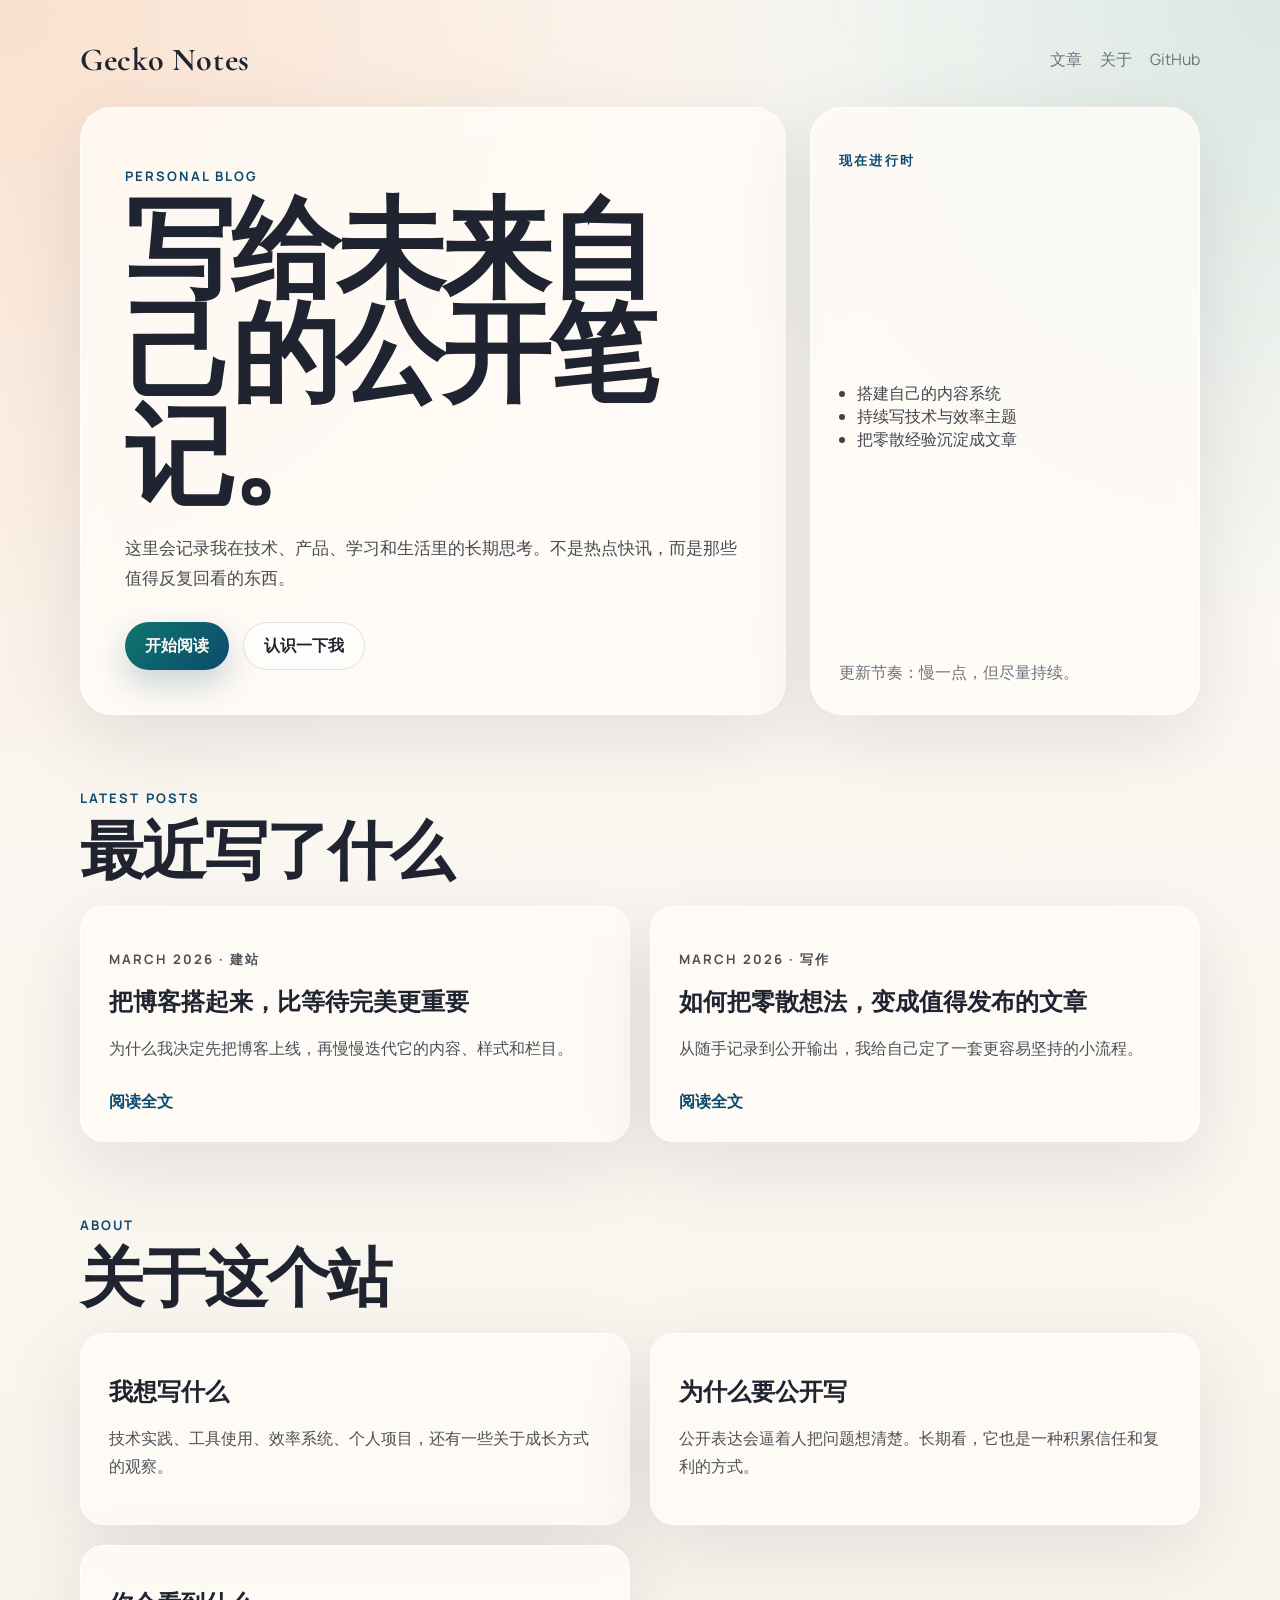
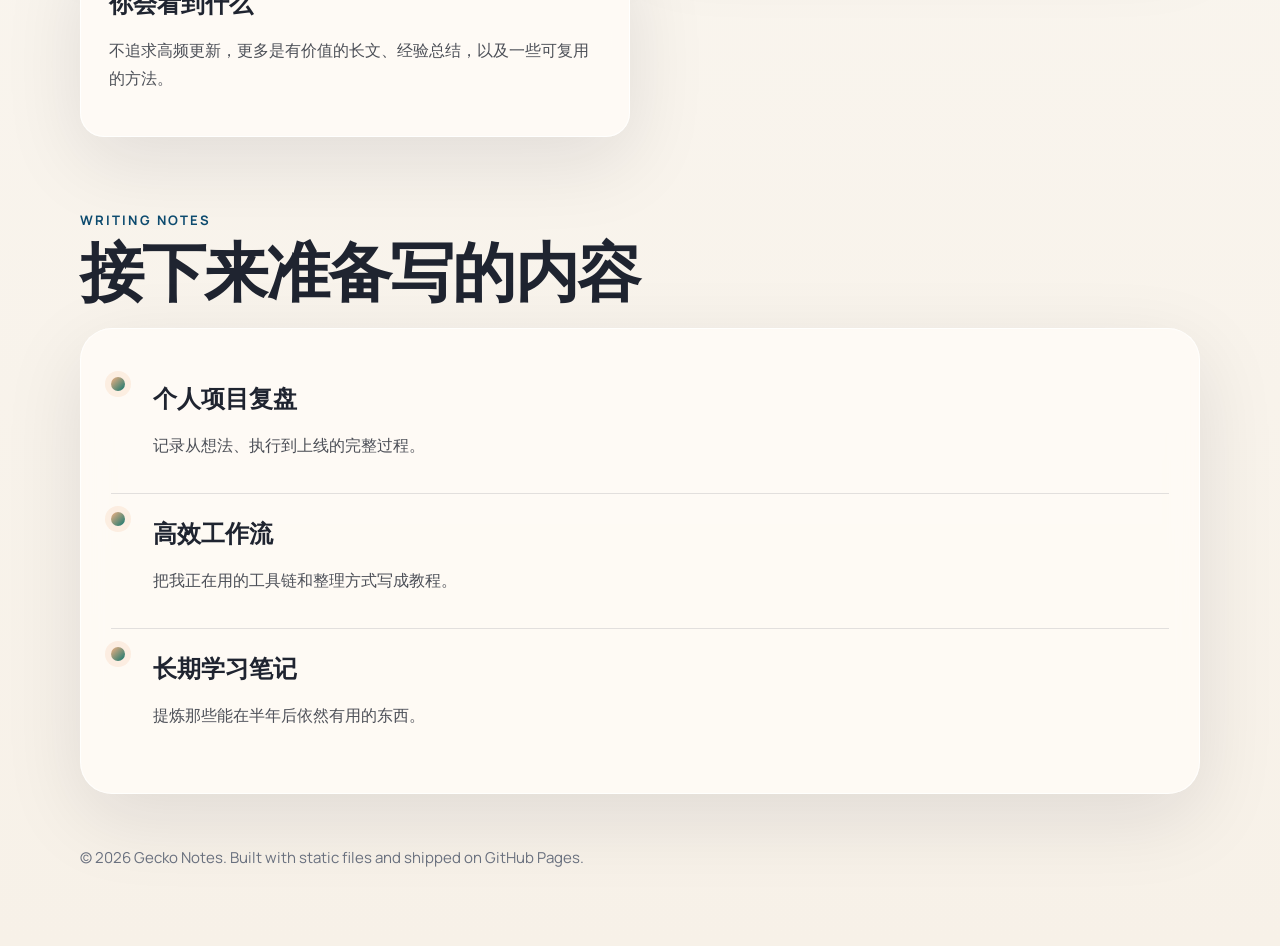
==== index.html @ 13249c38 "Initial blog site" ====
<!DOCTYPE html>
<html lang="zh-CN">
<head>
  <meta charset="UTF-8">
  <meta name="viewport" content="width=device-width, initial-scale=1.0">
  <title>Gecko Notes | 个人博客</title>
  <meta
    name="description"
    content="一个关于技术、产品、生活观察与长期主义写作的个人博客。"
  >
  <link rel="preconnect" href="https://fonts.googleapis.com">
  <link rel="preconnect" href="https://fonts.gstatic.com" crossorigin>
  <link
    href="https://fonts.googleapis.com/css2?family=Manrope:wght@400;500;700;800&family=Cormorant+Garamond:wght@500;600;700&display=swap"
    rel="stylesheet"
  >
  <link rel="stylesheet" href="./assets/styles.css">
  <script defer src="./assets/site.js"></script>
</head>
<body>
  <div class="page-shell">
    <header class="site-header">
      <a class="brand" href="./index.html">Gecko Notes</a>
      <nav class="site-nav">
        <a href="#posts">文章</a>
        <a href="#about">关于</a>
        <a href="https://github.com/geckokg" target="_blank" rel="noreferrer">GitHub</a>
      </nav>
    </header>

    <main>
      <section class="hero" data-reveal>
        <div class="hero-copy">
          <p class="eyebrow">Personal Blog</p>
          <h1>写给未来自己的公开笔记。</h1>
          <p class="hero-text">
            这里会记录我在技术、产品、学习和生活里的长期思考。不是热点快讯，而是那些值得反复回看的东西。
          </p>
          <div class="hero-actions">
            <a class="button button-primary" href="#posts">开始阅读</a>
            <a class="button button-secondary" href="#about">认识一下我</a>
          </div>
        </div>

        <aside class="hero-panel">
          <p class="panel-label">现在进行时</p>
          <ul class="panel-list">
            <li>搭建自己的内容系统</li>
            <li>持续写技术与效率主题</li>
            <li>把零散经验沉淀成文章</li>
          </ul>
          <p class="panel-footnote">更新节奏：慢一点，但尽量持续。</p>
        </aside>
      </section>

      <section class="section" id="posts">
        <div class="section-heading" data-reveal>
          <p class="eyebrow">Latest Posts</p>
          <h2>最近写了什么</h2>
        </div>

        <div class="post-grid">
          <article class="post-card" data-reveal>
            <p class="post-meta">March 2026 · 建站</p>
            <h3>把博客搭起来，比等待完美更重要</h3>
            <p>
              为什么我决定先把博客上线，再慢慢迭代它的内容、样式和栏目。
            </p>
            <a class="text-link" href="./posts/start-here.html">阅读全文</a>
          </article>

          <article class="post-card" data-reveal>
            <p class="post-meta">March 2026 · 写作</p>
            <h3>如何把零散想法，变成值得发布的文章</h3>
            <p>
              从随手记录到公开输出，我给自己定了一套更容易坚持的小流程。
            </p>
            <a class="text-link" href="./posts/build-in-public.html">阅读全文</a>
          </article>
        </div>
      </section>

      <section class="section about-section" id="about" data-reveal>
        <div class="section-heading">
          <p class="eyebrow">About</p>
          <h2>关于这个站</h2>
        </div>

        <div class="about-grid">
          <div class="about-card">
            <h3>我想写什么</h3>
            <p>
              技术实践、工具使用、效率系统、个人项目，还有一些关于成长方式的观察。
            </p>
          </div>

          <div class="about-card">
            <h3>为什么要公开写</h3>
            <p>
              公开表达会逼着人把问题想清楚。长期看，它也是一种积累信任和复利的方式。
            </p>
          </div>

          <div class="about-card">
            <h3>你会看到什么</h3>
            <p>
              不追求高频更新，更多是有价值的长文、经验总结，以及一些可复用的方法。
            </p>
          </div>
        </div>
      </section>

      <section class="section timeline-section">
        <div class="section-heading" data-reveal>
          <p class="eyebrow">Writing Notes</p>
          <h2>接下来准备写的内容</h2>
        </div>

        <div class="timeline" data-reveal>
          <div class="timeline-item">
            <span class="timeline-dot"></span>
            <div>
              <h3>个人项目复盘</h3>
              <p>记录从想法、执行到上线的完整过程。</p>
            </div>
          </div>

          <div class="timeline-item">
            <span class="timeline-dot"></span>
            <div>
              <h3>高效工作流</h3>
              <p>把我正在用的工具链和整理方式写成教程。</p>
            </div>
          </div>

          <div class="timeline-item">
            <span class="timeline-dot"></span>
            <div>
              <h3>长期学习笔记</h3>
              <p>提炼那些能在半年后依然有用的东西。</p>
            </div>
          </div>
        </div>
      </section>
    </main>

    <footer class="site-footer">
      <p>© <span id="year"></span> Gecko Notes. Built with static files and shipped on GitHub Pages.</p>
    </footer>
  </div>
</body>
</html>
---- assets/styles.css ----
:root {
  --bg: #f7f1e8;
  --bg-soft: #fbf7f0;
  --paper: rgba(255, 252, 247, 0.82);
  --text: #1f2430;
  --muted: #6b7280;
  --line: rgba(31, 36, 48, 0.12);
  --accent: #0f766e;
  --accent-strong: #0c4a6e;
  --accent-soft: #f4b183;
  --shadow: 0 24px 80px rgba(15, 23, 42, 0.1);
  --radius-xl: 32px;
  --radius-lg: 24px;
  --radius-md: 18px;
  --content-width: 1120px;
}

* {
  box-sizing: border-box;
}

html {
  scroll-behavior: smooth;
}

body {
  margin: 0;
  color: var(--text);
  font-family: "Manrope", "Segoe UI", sans-serif;
  background:
    radial-gradient(circle at top left, rgba(244, 177, 131, 0.35), transparent 30%),
    radial-gradient(circle at top right, rgba(15, 118, 110, 0.14), transparent 22%),
    linear-gradient(180deg, #fcfaf6 0%, var(--bg) 100%);
  min-height: 100vh;
}

a {
  color: inherit;
  text-decoration: none;
}

p {
  line-height: 1.75;
}

.page-shell {
  width: min(calc(100% - 40px), var(--content-width));
  margin: 0 auto;
  padding: 24px 0 48px;
}

.site-header {
  display: flex;
  justify-content: space-between;
  align-items: center;
  gap: 24px;
  padding: 16px 0 8px;
}

.brand {
  font-family: "Cormorant Garamond", Georgia, serif;
  font-size: 2rem;
  font-weight: 700;
  letter-spacing: 0.02em;
}

.site-nav {
  display: flex;
  flex-wrap: wrap;
  gap: 18px;
}

.site-nav a {
  color: var(--muted);
  font-size: 0.98rem;
}

.hero {
  display: grid;
  grid-template-columns: minmax(0, 1.45fr) minmax(280px, 0.8fr);
  gap: 24px;
  align-items: stretch;
  margin-top: 20px;
}

.hero-copy,
.hero-panel,
.post-card,
.about-card,
.timeline,
.article-page {
  background: var(--paper);
  backdrop-filter: blur(14px);
  border: 1px solid rgba(255, 255, 255, 0.75);
  box-shadow: var(--shadow);
}

.hero-copy {
  padding: 44px;
  border-radius: var(--radius-xl);
}

.hero-panel {
  padding: 28px;
  border-radius: var(--radius-xl);
  display: flex;
  flex-direction: column;
  justify-content: space-between;
}

.eyebrow,
.panel-label,
.post-meta {
  color: var(--accent-strong);
  font-size: 0.82rem;
  font-weight: 700;
  letter-spacing: 0.16em;
  text-transform: uppercase;
}

.hero h1,
.section-heading h2,
.article-page h1 {
  margin: 0;
  font-family: "Cormorant Garamond", Georgia, serif;
  line-height: 0.95;
  letter-spacing: -0.03em;
}

.hero h1 {
  font-size: clamp(3.3rem, 9vw, 6.8rem);
  margin-top: 12px;
}

.hero-text {
  max-width: 42rem;
  color: rgba(31, 36, 48, 0.82);
  font-size: 1.08rem;
  margin: 22px 0 0;
}

.hero-actions,
.article-cta {
  display: flex;
  flex-wrap: wrap;
  gap: 14px;
  margin-top: 28px;
}

.button {
  display: inline-flex;
  align-items: center;
  justify-content: center;
  min-height: 48px;
  padding: 0 20px;
  border-radius: 999px;
  font-weight: 700;
  transition: transform 180ms ease, box-shadow 180ms ease, background 180ms ease;
}

.button:hover {
  transform: translateY(-2px);
}

.button-primary {
  color: #fffaf3;
  background: linear-gradient(135deg, var(--accent) 0%, var(--accent-strong) 100%);
  box-shadow: 0 14px 32px rgba(12, 74, 110, 0.22);
}

.button-secondary {
  border: 1px solid var(--line);
  background: rgba(255, 255, 255, 0.62);
}

.panel-list {
  margin: 14px 0 0;
  padding-left: 18px;
  color: rgba(31, 36, 48, 0.86);
}

.panel-footnote {
  margin: 24px 0 0;
  color: var(--muted);
}

.section {
  margin-top: 72px;
}

.section-heading {
  margin-bottom: 22px;
}

.section-heading h2 {
  font-size: clamp(2.2rem, 5vw, 4rem);
  margin-top: 10px;
}

.post-grid,
.about-grid {
  display: grid;
  grid-template-columns: repeat(2, minmax(0, 1fr));
  gap: 20px;
}

.post-card,
.about-card {
  padding: 28px;
  border-radius: var(--radius-lg);
}

.post-card h3,
.about-card h3,
.timeline-item h3 {
  margin: 12px 0 8px;
  font-size: 1.5rem;
}

.post-card p,
.about-card p,
.timeline-item p {
  color: rgba(31, 36, 48, 0.8);
}

.text-link,
.back-link {
  display: inline-block;
  margin-top: 12px;
  color: var(--accent-strong);
  font-weight: 700;
}

.timeline {
  padding: 30px;
  border-radius: var(--radius-xl);
}

.timeline-item {
  position: relative;
  display: grid;
  grid-template-columns: 24px minmax(0, 1fr);
  gap: 18px;
  padding: 10px 0 18px;
}

.timeline-item:not(:last-child) {
  border-bottom: 1px solid var(--line);
}

.timeline-dot {
  width: 14px;
  height: 14px;
  margin-top: 8px;
  border-radius: 999px;
  background: linear-gradient(135deg, var(--accent-soft), var(--accent));
  box-shadow: 0 0 0 6px rgba(244, 177, 131, 0.18);
}

.article-shell {
  max-width: 980px;
}

.article-page {
  margin-top: 28px;
  padding: 40px;
  border-radius: var(--radius-xl);
}

.article-page h1 {
  font-size: clamp(2.8rem, 8vw, 5rem);
  margin-top: 10px;
}

.article-lead {
  font-size: 1.16rem;
  color: rgba(31, 36, 48, 0.86);
}

.site-footer {
  padding: 36px 0 12px;
  color: var(--muted);
  font-size: 0.94rem;
}

[data-reveal] {
  opacity: 0;
  transform: translateY(24px);
  transition: opacity 600ms ease, transform 600ms ease;
}

[data-reveal].is-visible {
  opacity: 1;
  transform: translateY(0);
}

@media (max-width: 860px) {
  .page-shell {
    width: min(calc(100% - 24px), var(--content-width));
  }

  .site-header,
  .hero,
  .post-grid,
  .about-grid {
    grid-template-columns: 1fr;
  }

  .site-header {
    align-items: flex-start;
    flex-direction: column;
  }

  .hero-copy,
  .hero-panel,
  .post-card,
  .about-card,
  .timeline,
  .article-page {
    padding: 22px;
  }

  .hero h1,
  .section-heading h2,
  .article-page h1 {
    line-height: 1.02;
  }
}
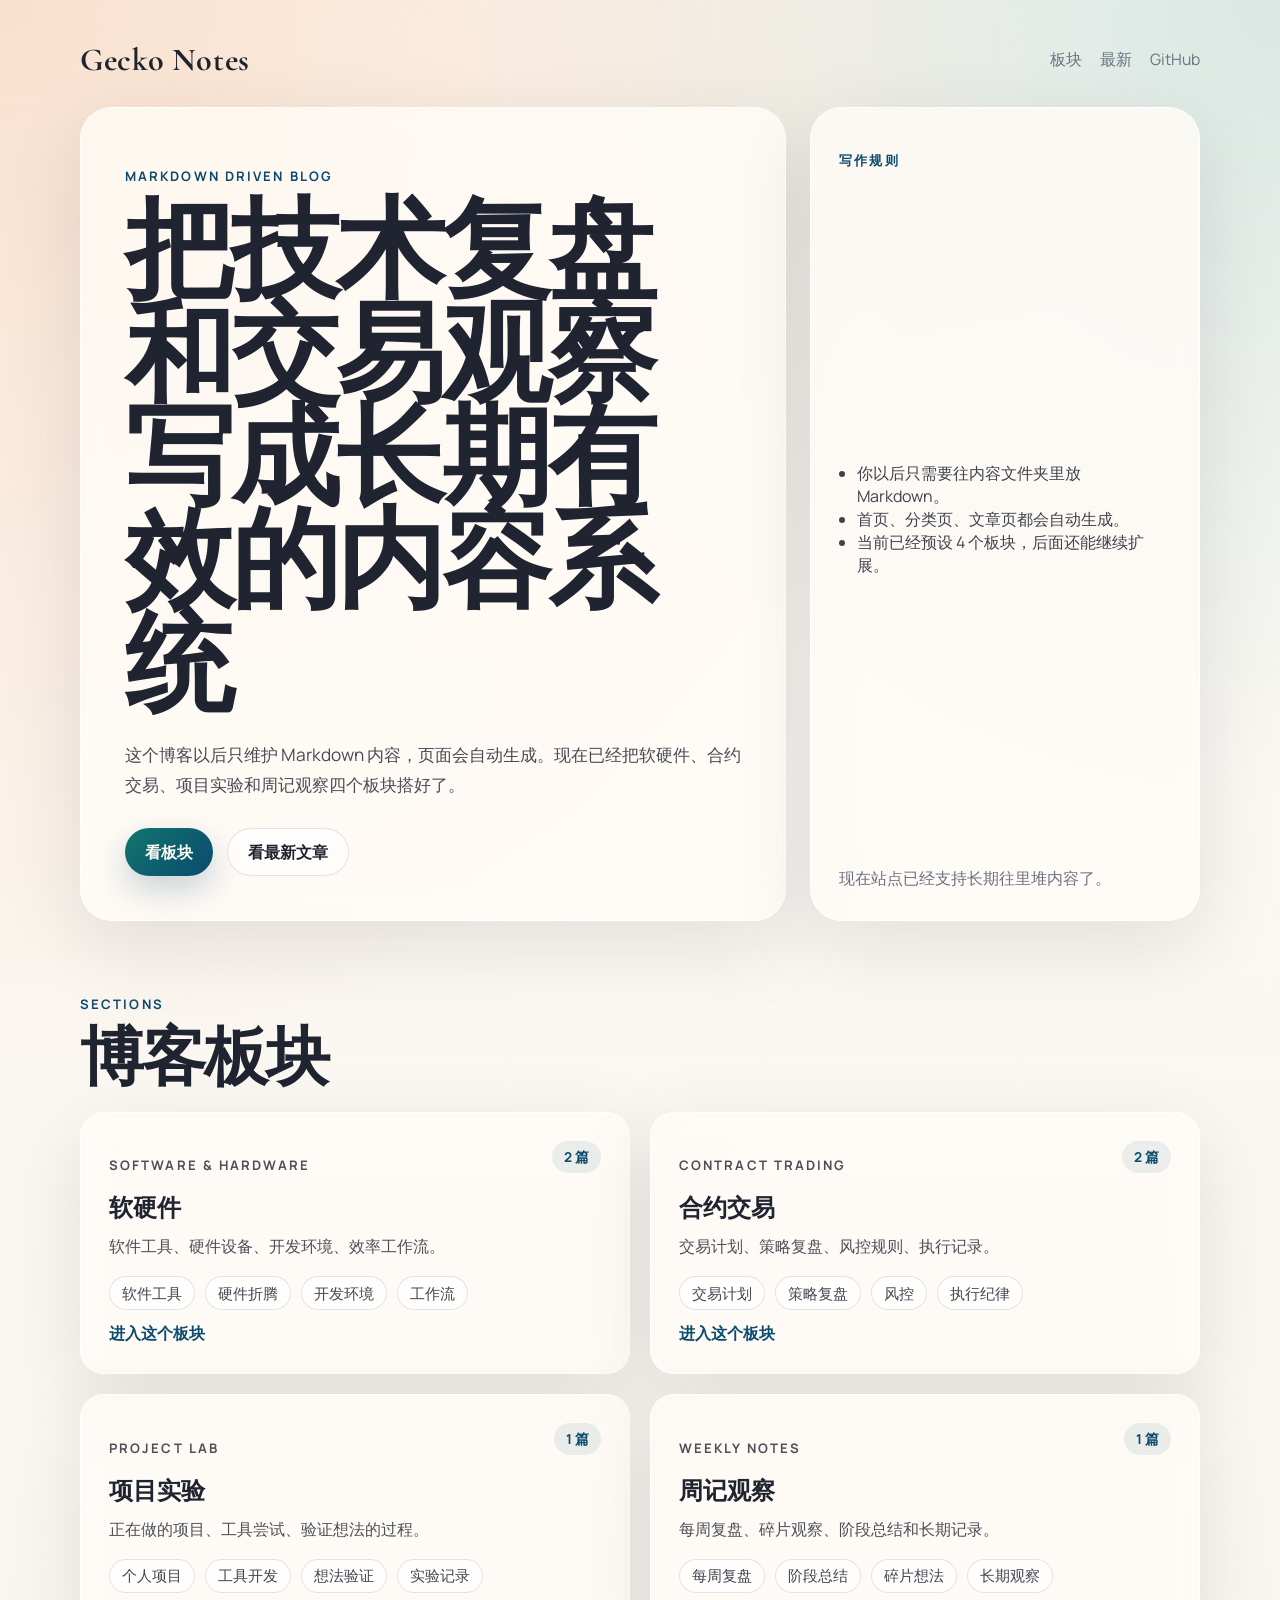
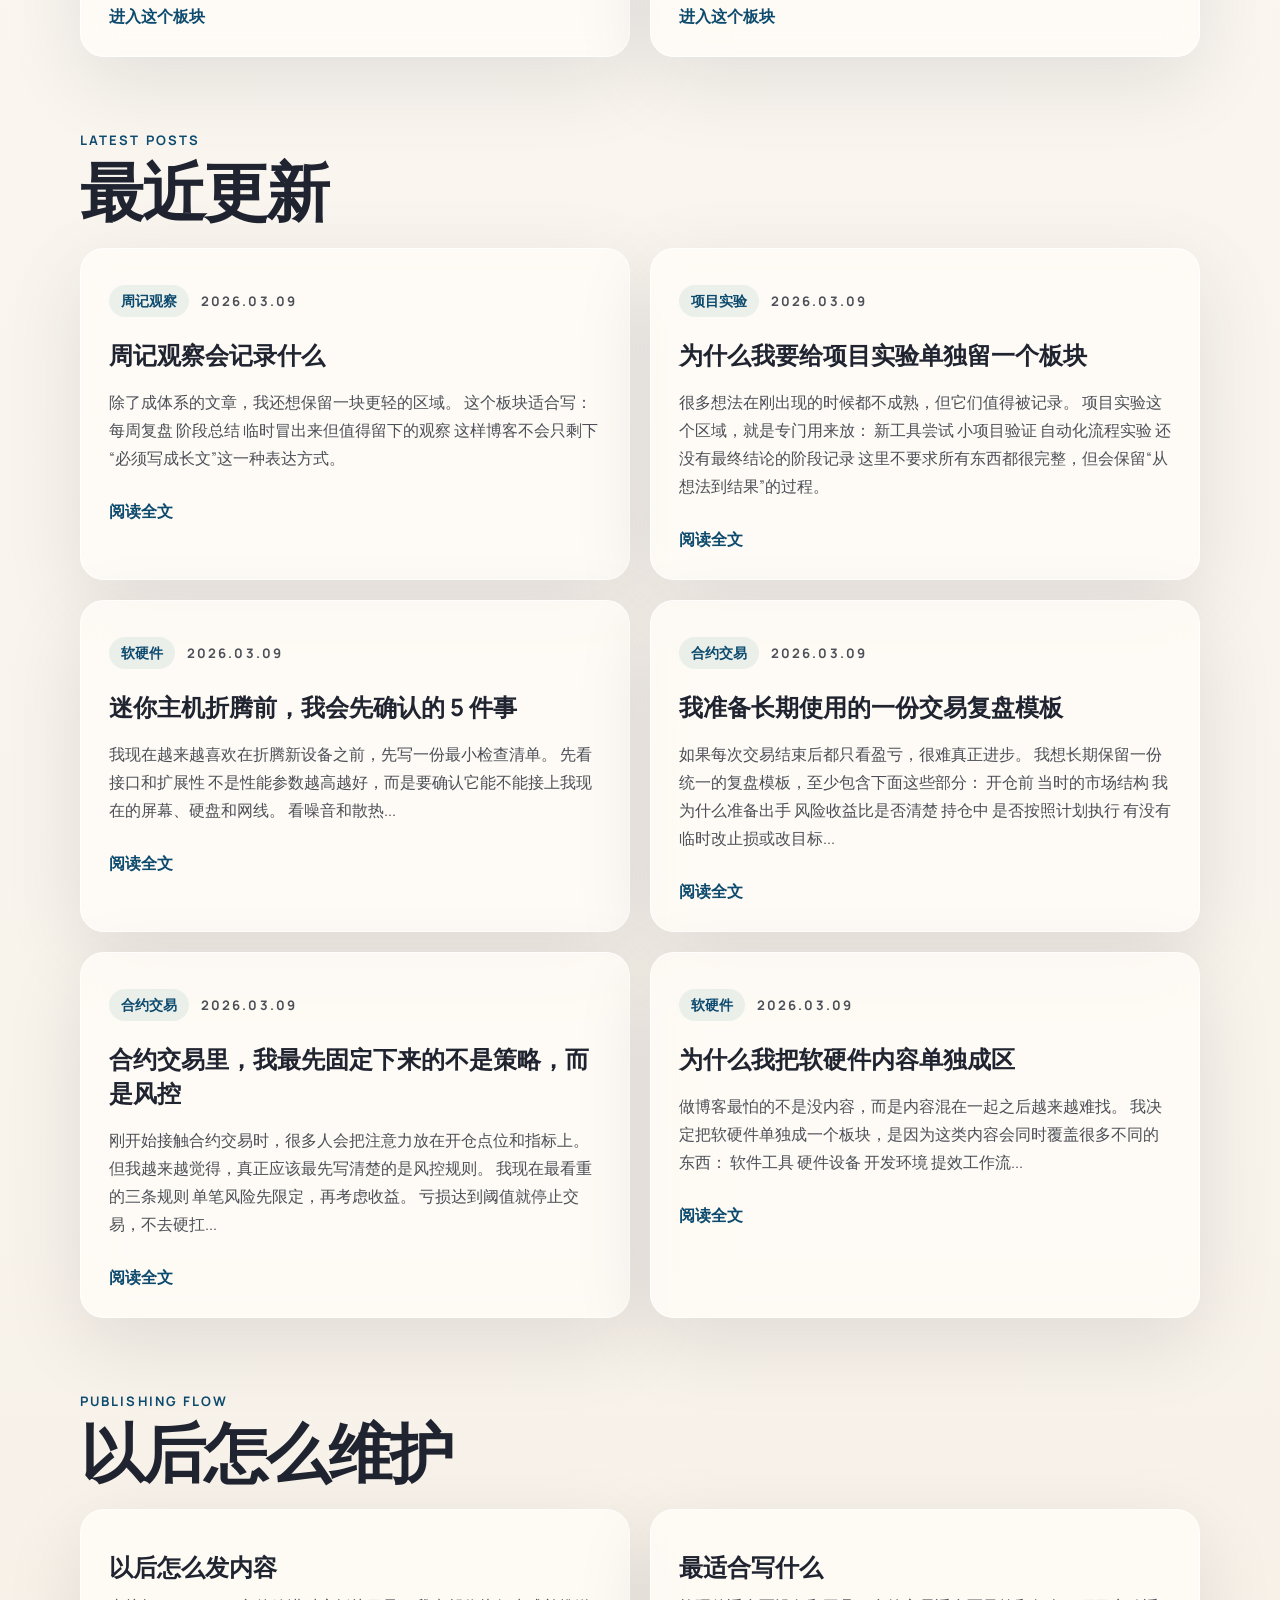
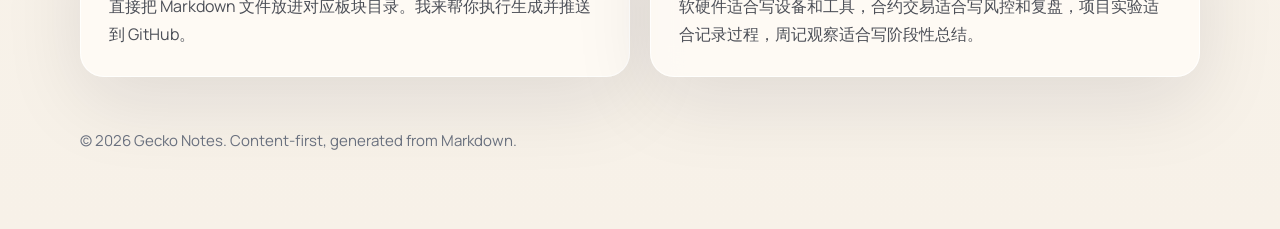
==== commit cf0ab387: "Convert blog to markdown-driven site" ====
--- a/index.html
+++ b/index.html
@@ -3,17 +3,11 @@
 <head>
   <meta charset="UTF-8">
   <meta name="viewport" content="width=device-width, initial-scale=1.0">
-  <title>Gecko Notes | 个人博客</title>
-  <meta
-    name="description"
-    content="一个关于技术、产品、生活观察与长期主义写作的个人博客。"
-  >
+  <title>Gecko Notes</title>
+  <meta name="description" content="一个由 Markdown 驱动的个人博客，专门记录软硬件、合约交易、项目实验和长期观察。">
   <link rel="preconnect" href="https://fonts.googleapis.com">
   <link rel="preconnect" href="https://fonts.gstatic.com" crossorigin>
-  <link
-    href="https://fonts.googleapis.com/css2?family=Manrope:wght@400;500;700;800&family=Cormorant+Garamond:wght@500;600;700&display=swap"
-    rel="stylesheet"
-  >
+  <link href="https://fonts.googleapis.com/css2?family=Manrope:wght@400;500;700;800&family=Cormorant+Garamond:wght@500;600;700&display=swap" rel="stylesheet">
   <link rel="stylesheet" href="./assets/styles.css">
   <script defer src="./assets/site.js"></script>
 </head>
@@ -22,130 +16,188 @@
     <header class="site-header">
       <a class="brand" href="./index.html">Gecko Notes</a>
       <nav class="site-nav">
-        <a href="#posts">文章</a>
-        <a href="#about">关于</a>
+        <a href="./index.html#sections">板块</a>
+        <a href="./index.html#latest">最新</a>
         <a href="https://github.com/geckokg" target="_blank" rel="noreferrer">GitHub</a>
       </nav>
     </header>
-
     <main>
+      
       <section class="hero" data-reveal>
         <div class="hero-copy">
-          <p class="eyebrow">Personal Blog</p>
-          <h1>写给未来自己的公开笔记。</h1>
-          <p class="hero-text">
-            这里会记录我在技术、产品、学习和生活里的长期思考。不是热点快讯，而是那些值得反复回看的东西。
-          </p>
+          <p class="eyebrow">Markdown Driven Blog</p>
+          <h1>把技术复盘和交易观察写成长期有效的内容系统</h1>
+          <p class="hero-text">这个博客以后只维护 Markdown 内容，页面会自动生成。现在已经把软硬件、合约交易、项目实验和周记观察四个板块搭好了。</p>
           <div class="hero-actions">
-            <a class="button button-primary" href="#posts">开始阅读</a>
-            <a class="button button-secondary" href="#about">认识一下我</a>
+            <a class="button button-primary" href="#sections">看板块</a>
+            <a class="button button-secondary" href="#latest">看最新文章</a>
           </div>
         </div>
+        <aside class="hero-panel">
+          <p class="panel-label">写作规则</p>
+          <ul class="panel-list">
+            <li>你以后只需要往内容文件夹里放 Markdown。</li>
+            <li>首页、分类页、文章页都会自动生成。</li>
+            <li>当前已经预设 4 个板块，后面还能继续扩展。</li>
+          </ul>
+          <p class="panel-footnote">现在站点已经支持长期往里堆内容了。</p>
+        </aside>
+      </section>
 
-        <aside class="hero-panel">
-          <p class="panel-label">现在进行时</p>
-          <ul class="panel-list">
-            <li>搭建自己的内容系统</li>
-            <li>持续写技术与效率主题</li>
-            <li>把零散经验沉淀成文章</li>
-          </ul>
-          <p class="panel-footnote">更新节奏：慢一点，但尽量持续。</p>
-        </aside>
+      <section class="section" id="sections">
+        <div class="section-heading" data-reveal>
+          <p class="eyebrow">Sections</p>
+          <h2>博客板块</h2>
+        </div>
+        <div class="section-grid">
+          
+            <article class="section-card" data-reveal>
+              <div class="section-card-head">
+                <div>
+                  <p class="eyebrow">Software &amp; Hardware</p>
+                  <h3>软硬件</h3>
+                </div>
+                <span class="count-pill">2 篇</span>
+              </div>
+              <p class="section-intro">软件工具、硬件设备、开发环境、效率工作流。</p>
+              <div class="topic-list"><span>软件工具</span><span>硬件折腾</span><span>开发环境</span><span>工作流</span></div>
+              <a class="text-link" href="./categories/software-hardware.html">进入这个板块</a>
+            </article>
+            
+            <article class="section-card" data-reveal>
+              <div class="section-card-head">
+                <div>
+                  <p class="eyebrow">Contract Trading</p>
+                  <h3>合约交易</h3>
+                </div>
+                <span class="count-pill">2 篇</span>
+              </div>
+              <p class="section-intro">交易计划、策略复盘、风控规则、执行记录。</p>
+              <div class="topic-list"><span>交易计划</span><span>策略复盘</span><span>风控</span><span>执行纪律</span></div>
+              <a class="text-link" href="./categories/contract-trading.html">进入这个板块</a>
+            </article>
+            
+            <article class="section-card" data-reveal>
+              <div class="section-card-head">
+                <div>
+                  <p class="eyebrow">Project Lab</p>
+                  <h3>项目实验</h3>
+                </div>
+                <span class="count-pill">1 篇</span>
+              </div>
+              <p class="section-intro">正在做的项目、工具尝试、验证想法的过程。</p>
+              <div class="topic-list"><span>个人项目</span><span>工具开发</span><span>想法验证</span><span>实验记录</span></div>
+              <a class="text-link" href="./categories/project-lab.html">进入这个板块</a>
+            </article>
+            
+            <article class="section-card" data-reveal>
+              <div class="section-card-head">
+                <div>
+                  <p class="eyebrow">Weekly Notes</p>
+                  <h3>周记观察</h3>
+                </div>
+                <span class="count-pill">1 篇</span>
+              </div>
+              <p class="section-intro">每周复盘、碎片观察、阶段总结和长期记录。</p>
+              <div class="topic-list"><span>每周复盘</span><span>阶段总结</span><span>碎片想法</span><span>长期观察</span></div>
+              <a class="text-link" href="./categories/weekly-notes.html">进入这个板块</a>
+            </article>
+            
+        </div>
       </section>
 
-      <section class="section" id="posts">
+      <section class="section" id="latest">
         <div class="section-heading" data-reveal>
           <p class="eyebrow">Latest Posts</p>
-          <h2>最近写了什么</h2>
-        </div>
+          <h2>最近更新</h2>
+        </div>
+        <div class="post-grid">
+          
+    <article class="post-card" data-reveal>
+      <div class="post-list-top">
+        <a class="post-chip" href="./categories/weekly-notes.html">周记观察</a>
+        <p class="post-meta">2026.03.09</p>
+      </div>
+      <h3>周记观察会记录什么</h3>
+      <p>除了成体系的文章，我还想保留一块更轻的区域。 这个板块适合写： 每周复盘 阶段总结 临时冒出来但值得留下的观察 这样博客不会只剩下“必须写成长文”这一种表达方式。</p>
+      <a class="text-link" href="./posts/weekly-notes/weekly-notes-intro.html">阅读全文</a>
+    </article>
+    
+    <article class="post-card" data-reveal>
+      <div class="post-list-top">
+        <a class="post-chip" href="./categories/project-lab.html">项目实验</a>
+        <p class="post-meta">2026.03.09</p>
+      </div>
+      <h3>为什么我要给项目实验单独留一个板块</h3>
+      <p>很多想法在刚出现的时候都不成熟，但它们值得被记录。 项目实验这个区域，就是专门用来放： 新工具尝试 小项目验证 自动化流程实验 还没有最终结论的阶段记录 这里不要求所有东西都很完整，但会保留“从想法到结果”的过程。</p>
+      <a class="text-link" href="./posts/project-lab/project-lab-intro.html">阅读全文</a>
+    </article>
+    
+    <article class="post-card" data-reveal>
+      <div class="post-list-top">
+        <a class="post-chip" href="./categories/software-hardware.html">软硬件</a>
+        <p class="post-meta">2026.03.09</p>
+      </div>
+      <h3>迷你主机折腾前，我会先确认的 5 件事</h3>
+      <p>我现在越来越喜欢在折腾新设备之前，先写一份最小检查清单。 先看接口和扩展性 不是性能参数越高越好，而是要确认它能不能接上我现在的屏幕、硬盘和网线。 看噪音和散热...</p>
+      <a class="text-link" href="./posts/software-hardware/my-minipc-checklist.html">阅读全文</a>
+    </article>
+    
+    <article class="post-card" data-reveal>
+      <div class="post-list-top">
+        <a class="post-chip" href="./categories/contract-trading.html">合约交易</a>
+        <p class="post-meta">2026.03.09</p>
+      </div>
+      <h3>我准备长期使用的一份交易复盘模板</h3>
+      <p>如果每次交易结束后都只看盈亏，很难真正进步。 我想长期保留一份统一的复盘模板，至少包含下面这些部分： 开仓前 当时的市场结构 我为什么准备出手 风险收益比是否清楚 持仓中 是否按照计划执行 有没有临时改止损或改目标...</p>
+      <a class="text-link" href="./posts/contract-trading/journal-template.html">阅读全文</a>
+    </article>
+    
+    <article class="post-card" data-reveal>
+      <div class="post-list-top">
+        <a class="post-chip" href="./categories/contract-trading.html">合约交易</a>
+        <p class="post-meta">2026.03.09</p>
+      </div>
+      <h3>合约交易里，我最先固定下来的不是策略，而是风控</h3>
+      <p>刚开始接触合约交易时，很多人会把注意力放在开仓点位和指标上。 但我越来越觉得，真正应该最先写清楚的是风控规则。 我现在最看重的三条规则 单笔风险先限定，再考虑收益。 亏损达到阈值就停止交易，不去硬扛...</p>
+      <a class="text-link" href="./posts/contract-trading/risk-rules.html">阅读全文</a>
+    </article>
+    
+    <article class="post-card" data-reveal>
+      <div class="post-list-top">
+        <a class="post-chip" href="./categories/software-hardware.html">软硬件</a>
+        <p class="post-meta">2026.03.09</p>
+      </div>
+      <h3>为什么我把软硬件内容单独成区</h3>
+      <p>做博客最怕的不是没内容，而是内容混在一起之后越来越难找。 我决定把软硬件单独成一个板块，是因为这类内容会同时覆盖很多不同的东西： 软件工具 硬件设备 开发环境 提效工作流...</p>
+      <a class="text-link" href="./posts/software-hardware/why-this-section.html">阅读全文</a>
+    </article>
+    
+        </div>
+      </section>
 
-        <div class="post-grid">
-          <article class="post-card" data-reveal>
-            <p class="post-meta">March 2026 · 建站</p>
-            <h3>把博客搭起来，比等待完美更重要</h3>
-            <p>
-              为什么我决定先把博客上线，再慢慢迭代它的内容、样式和栏目。
-            </p>
-            <a class="text-link" href="./posts/start-here.html">阅读全文</a>
-          </article>
-
-          <article class="post-card" data-reveal>
-            <p class="post-meta">March 2026 · 写作</p>
-            <h3>如何把零散想法，变成值得发布的文章</h3>
-            <p>
-              从随手记录到公开输出，我给自己定了一套更容易坚持的小流程。
-            </p>
-            <a class="text-link" href="./posts/build-in-public.html">阅读全文</a>
-          </article>
-        </div>
-      </section>
-
-      <section class="section about-section" id="about" data-reveal>
-        <div class="section-heading">
-          <p class="eyebrow">About</p>
-          <h2>关于这个站</h2>
-        </div>
-
-        <div class="about-grid">
-          <div class="about-card">
-            <h3>我想写什么</h3>
-            <p>
-              技术实践、工具使用、效率系统、个人项目，还有一些关于成长方式的观察。
-            </p>
-          </div>
-
-          <div class="about-card">
-            <h3>为什么要公开写</h3>
-            <p>
-              公开表达会逼着人把问题想清楚。长期看，它也是一种积累信任和复利的方式。
-            </p>
-          </div>
-
-          <div class="about-card">
-            <h3>你会看到什么</h3>
-            <p>
-              不追求高频更新，更多是有价值的长文、经验总结，以及一些可复用的方法。
-            </p>
-          </div>
-        </div>
-      </section>
-
-      <section class="section timeline-section">
+      <section class="section">
         <div class="section-heading" data-reveal>
-          <p class="eyebrow">Writing Notes</p>
-          <h2>接下来准备写的内容</h2>
-        </div>
-
-        <div class="timeline" data-reveal>
-          <div class="timeline-item">
-            <span class="timeline-dot"></span>
-            <div>
-              <h3>个人项目复盘</h3>
-              <p>记录从想法、执行到上线的完整过程。</p>
-            </div>
-          </div>
-
-          <div class="timeline-item">
-            <span class="timeline-dot"></span>
-            <div>
-              <h3>高效工作流</h3>
-              <p>把我正在用的工具链和整理方式写成教程。</p>
-            </div>
-          </div>
-
-          <div class="timeline-item">
-            <span class="timeline-dot"></span>
-            <div>
-              <h3>长期学习笔记</h3>
-              <p>提炼那些能在半年后依然有用的东西。</p>
-            </div>
-          </div>
-        </div>
-      </section>
+          <p class="eyebrow">Publishing Flow</p>
+          <h2>以后怎么维护</h2>
+        </div>
+        <div class="guide-grid">
+          
+      <article class="guide-card" data-reveal>
+        <h3>以后怎么发内容</h3>
+        <p class="guide-note">直接把 Markdown 文件放进对应板块目录。我来帮你执行生成并推送到 GitHub。</p>
+      </article>
+      <article class="guide-card" data-reveal>
+        <h3>最适合写什么</h3>
+        <p class="guide-note">软硬件适合写设备和工具，合约交易适合写风控和复盘，项目实验适合记录过程，周记观察适合写阶段性总结。</p>
+      </article>
+    
+        </div>
+      </section>
+    
     </main>
-
     <footer class="site-footer">
-      <p>© <span id="year"></span> Gecko Notes. Built with static files and shipped on GitHub Pages.</p>
+      <p>© <span id="year"></span> Gecko Notes. Content-first, generated from Markdown.</p>
     </footer>
   </div>
 </body>
--- a/assets/styles.css
+++ b/assets/styles.css
@@ -43,6 +43,10 @@
   line-height: 1.75;
 }
 
+img {
+  max-width: 100%;
+}
+
 .page-shell {
   width: min(calc(100% - 40px), var(--content-width));
   margin: 0 auto;
@@ -198,20 +202,25 @@
 }
 
 .post-grid,
-.about-grid {
+.about-grid,
+.section-grid {
   display: grid;
   grid-template-columns: repeat(2, minmax(0, 1fr));
   gap: 20px;
 }
 
 .post-card,
-.about-card {
+.about-card,
+.section-card,
+.guide-card {
   padding: 28px;
   border-radius: var(--radius-lg);
 }
 
 .post-card h3,
 .about-card h3,
+.section-card h3,
+.guide-card h3,
 .timeline-item h3 {
   margin: 12px 0 8px;
   font-size: 1.5rem;
@@ -219,6 +228,8 @@
 
 .post-card p,
 .about-card p,
+.section-card p,
+.guide-card p,
 .timeline-item p {
   color: rgba(31, 36, 48, 0.8);
 }
@@ -229,6 +240,110 @@
   margin-top: 12px;
   color: var(--accent-strong);
   font-weight: 700;
+}
+
+.section-card,
+.guide-card {
+  background: var(--paper);
+  backdrop-filter: blur(14px);
+  border: 1px solid rgba(255, 255, 255, 0.75);
+  box-shadow: var(--shadow);
+}
+
+.section-card-head {
+  display: flex;
+  justify-content: space-between;
+  gap: 16px;
+  align-items: flex-start;
+}
+
+.section-badge,
+.post-chip,
+.count-pill {
+  display: inline-flex;
+  align-items: center;
+  gap: 8px;
+  min-height: 32px;
+  padding: 0 12px;
+  border-radius: 999px;
+  font-size: 0.85rem;
+  font-weight: 700;
+  background: rgba(15, 118, 110, 0.08);
+  color: var(--accent-strong);
+}
+
+.count-pill {
+  background: rgba(12, 74, 110, 0.08);
+}
+
+.topic-list,
+.tag-list {
+  display: flex;
+  flex-wrap: wrap;
+  gap: 10px;
+  margin-top: 16px;
+}
+
+.topic-list span,
+.tag-list span {
+  display: inline-flex;
+  align-items: center;
+  min-height: 34px;
+  padding: 0 12px;
+  border-radius: 999px;
+  background: rgba(255, 255, 255, 0.72);
+  border: 1px solid var(--line);
+  color: rgba(31, 36, 48, 0.84);
+  font-size: 0.92rem;
+}
+
+.guide-grid,
+.list-grid {
+  display: grid;
+  grid-template-columns: repeat(2, minmax(0, 1fr));
+  gap: 20px;
+}
+
+.post-list {
+  display: grid;
+  gap: 18px;
+}
+
+.post-list-card {
+  display: grid;
+  gap: 12px;
+  padding: 24px 26px;
+  border-radius: var(--radius-lg);
+  background: var(--paper);
+  backdrop-filter: blur(14px);
+  border: 1px solid rgba(255, 255, 255, 0.75);
+  box-shadow: var(--shadow);
+}
+
+.post-list-top {
+  display: flex;
+  flex-wrap: wrap;
+  gap: 12px;
+  align-items: center;
+}
+
+.post-list-card h3 {
+  margin: 0;
+  font-size: 1.55rem;
+}
+
+.section-intro,
+.guide-note {
+  color: rgba(31, 36, 48, 0.76);
+  margin: 0;
+}
+
+.empty-state {
+  padding: 24px;
+  border-radius: var(--radius-lg);
+  border: 1px dashed var(--line);
+  color: var(--muted);
+  background: rgba(255, 255, 255, 0.45);
 }
 
 .timeline {
@@ -277,6 +392,84 @@
   color: rgba(31, 36, 48, 0.86);
 }
 
+.article-meta {
+  display: flex;
+  flex-wrap: wrap;
+  gap: 12px;
+  margin: 18px 0 22px;
+}
+
+.article-body h2,
+.article-body h3,
+.article-body h4 {
+  margin-top: 34px;
+  margin-bottom: 12px;
+  line-height: 1.2;
+}
+
+.article-body h2 {
+  font-size: 2rem;
+}
+
+.article-body h3 {
+  font-size: 1.45rem;
+}
+
+.article-body ul,
+.article-body ol {
+  padding-left: 22px;
+  line-height: 1.85;
+}
+
+.article-body li + li {
+  margin-top: 8px;
+}
+
+.article-body blockquote {
+  margin: 24px 0;
+  padding: 4px 0 4px 18px;
+  border-left: 4px solid rgba(15, 118, 110, 0.32);
+  color: rgba(31, 36, 48, 0.78);
+}
+
+.article-body pre,
+.article-body code {
+  font-family: "Cascadia Code", "SFMono-Regular", Consolas, monospace;
+}
+
+.article-body pre {
+  overflow-x: auto;
+  padding: 18px;
+  border-radius: 20px;
+  background: #14202e;
+  color: #eef6ff;
+}
+
+.article-body :not(pre) > code {
+  padding: 0.18em 0.45em;
+  border-radius: 999px;
+  background: rgba(12, 74, 110, 0.08);
+}
+
+.article-body table {
+  width: 100%;
+  border-collapse: collapse;
+  margin: 24px 0;
+  overflow: hidden;
+  border-radius: 18px;
+}
+
+.article-body th,
+.article-body td {
+  padding: 12px 14px;
+  border-bottom: 1px solid var(--line);
+  text-align: left;
+}
+
+.article-body thead th {
+  background: rgba(12, 74, 110, 0.08);
+}
+
 .site-footer {
   padding: 36px 0 12px;
   color: var(--muted);
@@ -302,7 +495,10 @@
   .site-header,
   .hero,
   .post-grid,
-  .about-grid {
+  .about-grid,
+  .section-grid,
+  .guide-grid,
+  .list-grid {
     grid-template-columns: 1fr;
   }
 
@@ -315,6 +511,9 @@
   .hero-panel,
   .post-card,
   .about-card,
+  .section-card,
+  .guide-card,
+  .post-list-card,
   .timeline,
   .article-page {
     padding: 22px;
@@ -325,4 +524,8 @@
   .article-page h1 {
     line-height: 1.02;
   }
-}
+
+  .section-card-head {
+    flex-direction: column;
+  }
+}
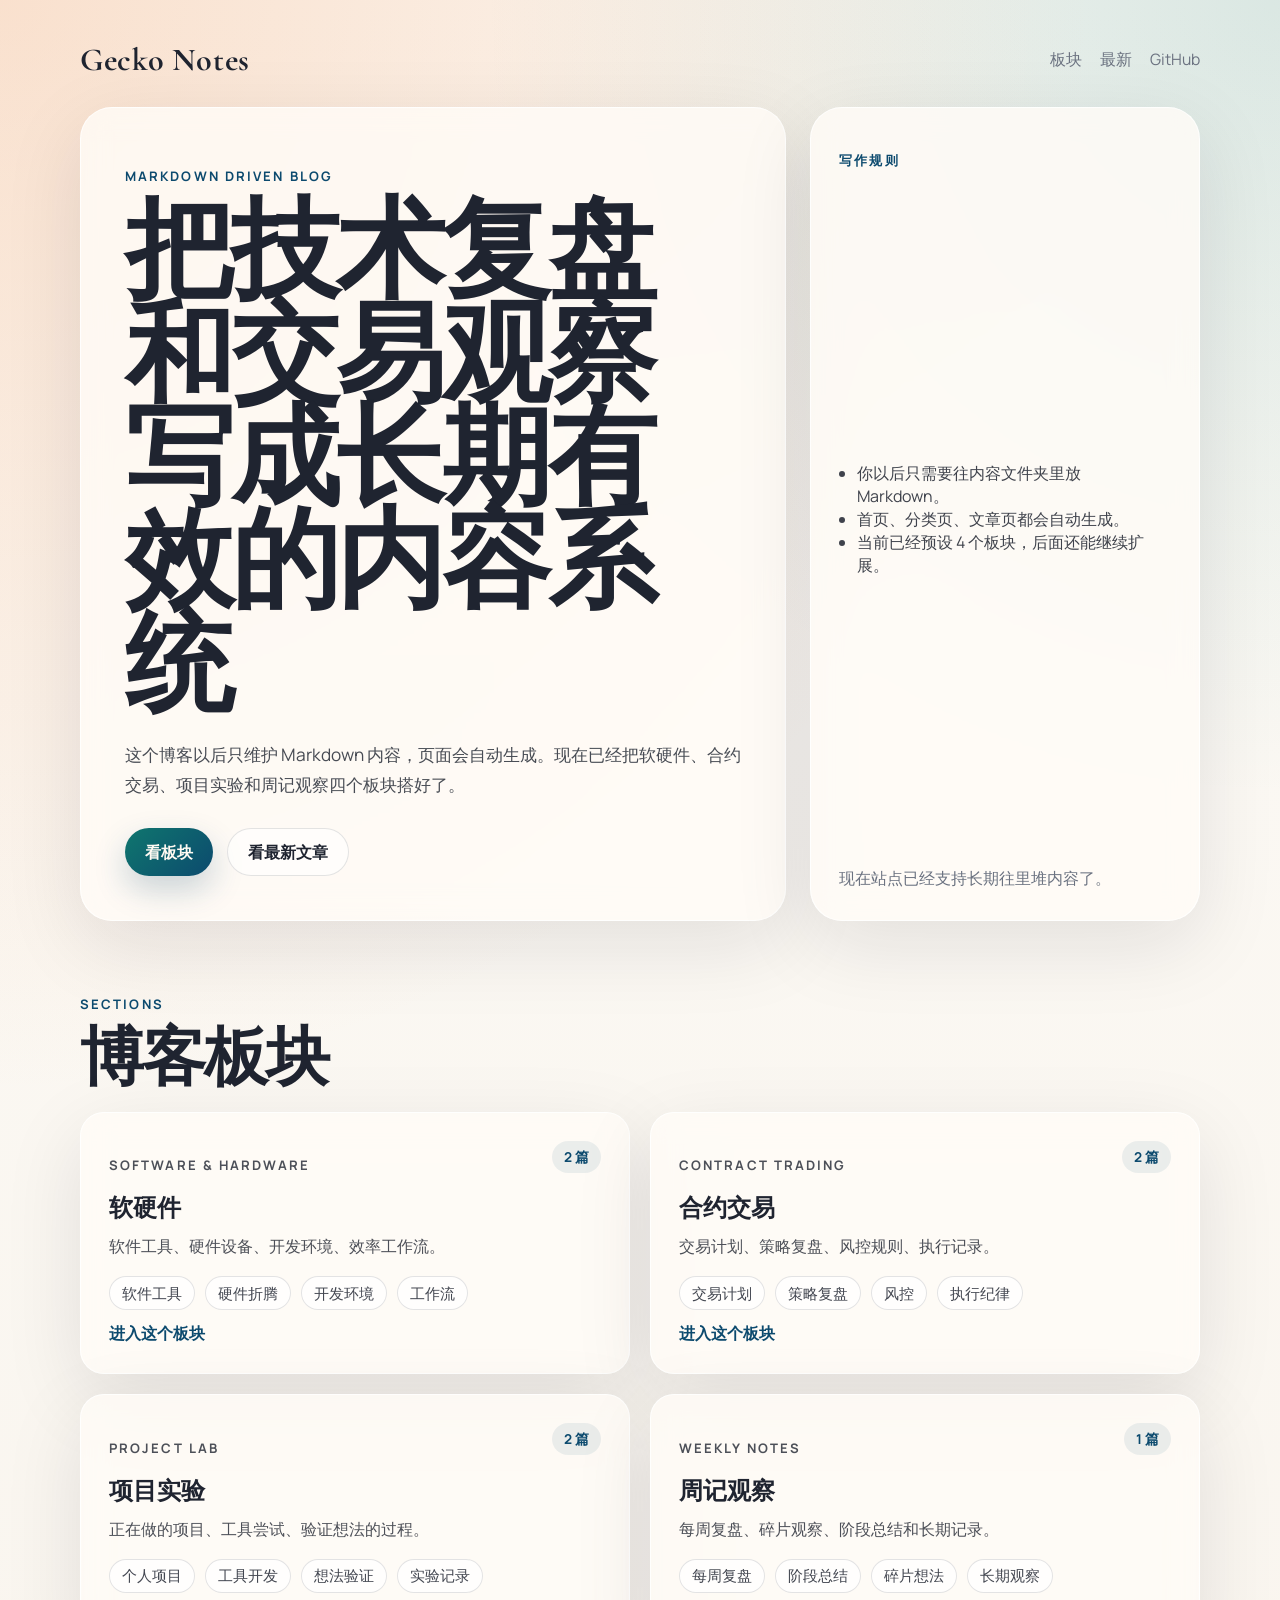
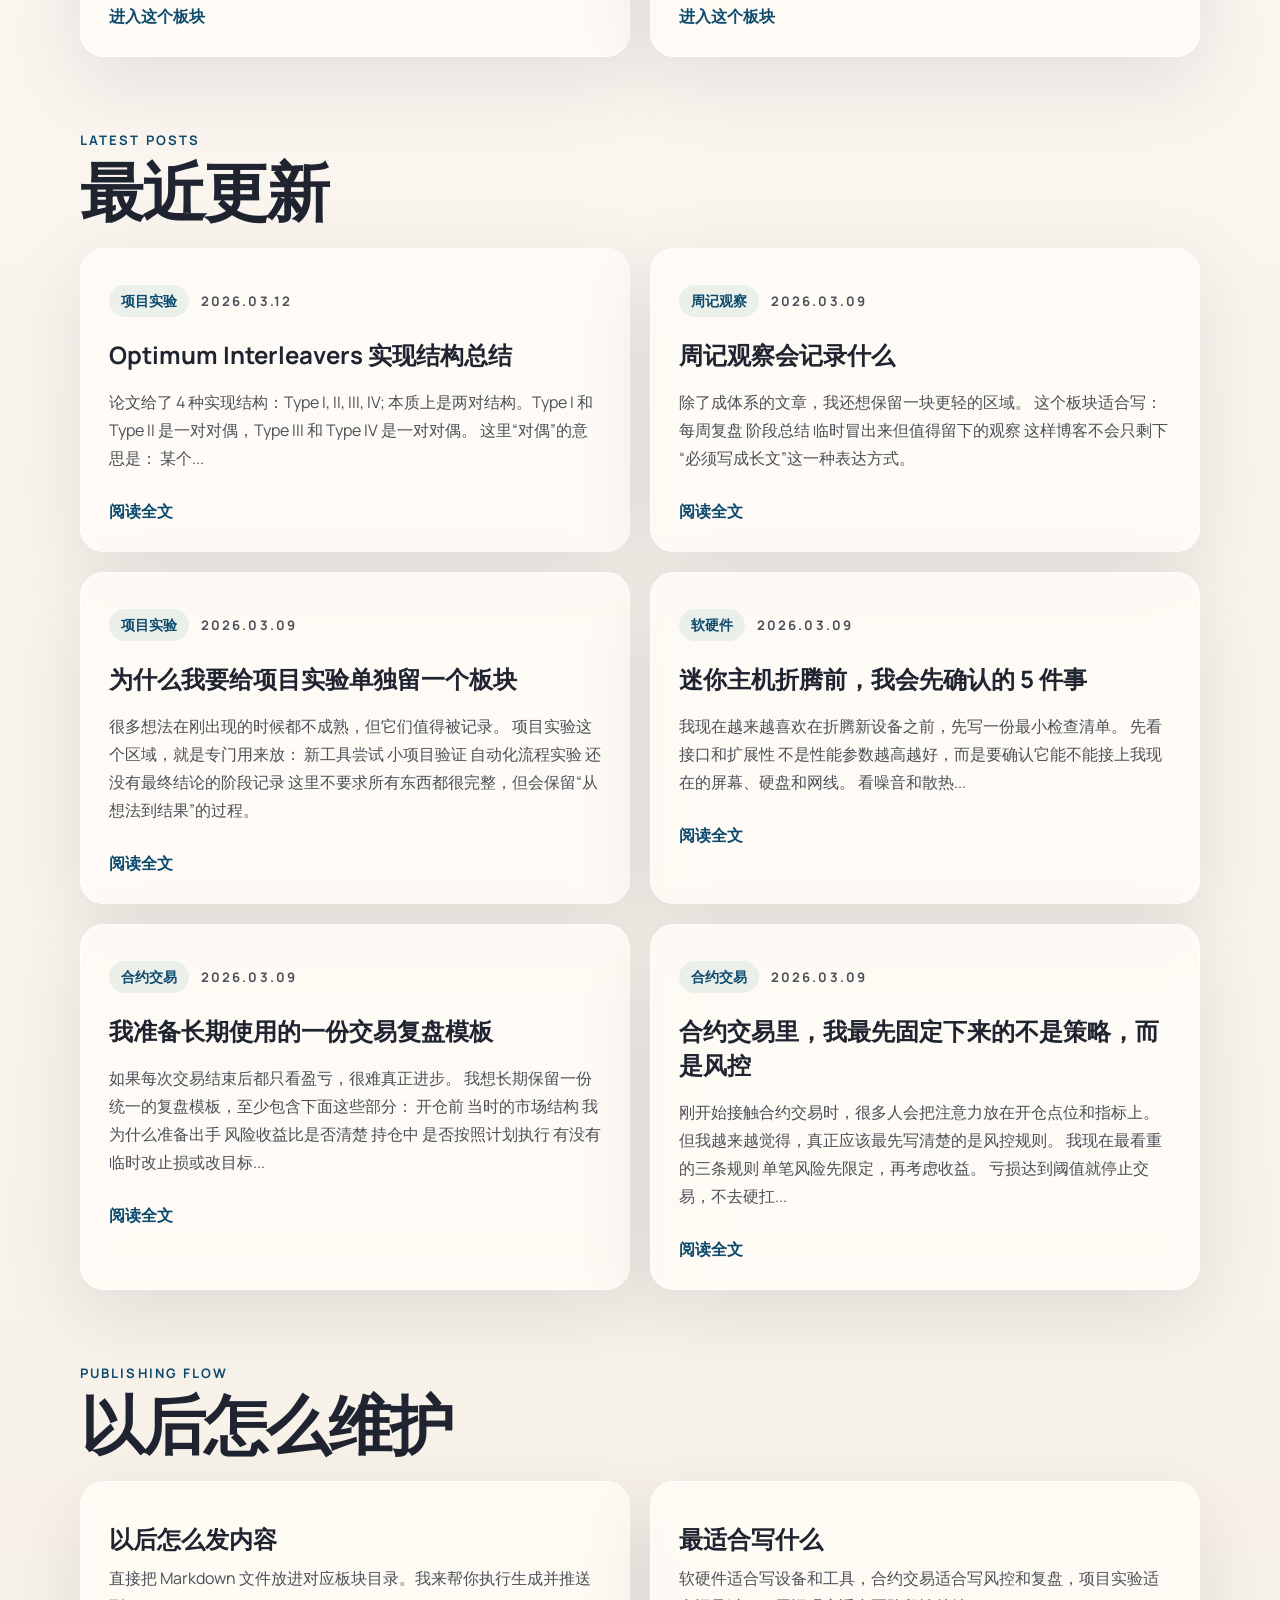
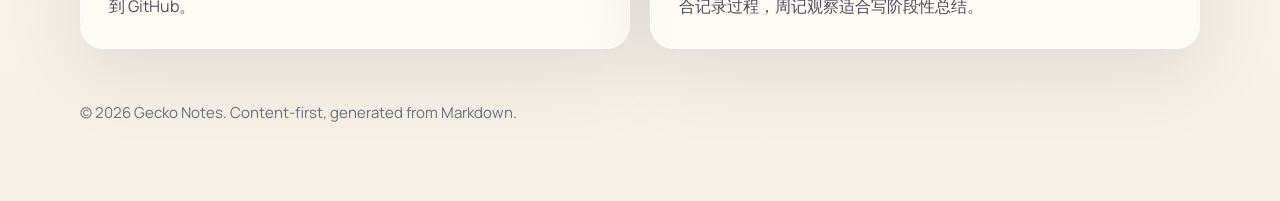
==== commit c7ce3aea: "Add optimum interleavers note" ====
--- a/index.html
+++ b/index.html
@@ -83,7 +83,7 @@
                   <p class="eyebrow">Project Lab</p>
                   <h3>项目实验</h3>
                 </div>
-                <span class="count-pill">1 篇</span>
+                <span class="count-pill">2 篇</span>
               </div>
               <p class="section-intro">正在做的项目、工具尝试、验证想法的过程。</p>
               <div class="topic-list"><span>个人项目</span><span>工具开发</span><span>想法验证</span><span>实验记录</span></div>
@@ -115,6 +115,16 @@
           
     <article class="post-card" data-reveal>
       <div class="post-list-top">
+        <a class="post-chip" href="./categories/project-lab.html">项目实验</a>
+        <p class="post-meta">2026.03.12</p>
+      </div>
+      <h3>Optimum Interleavers 实现结构总结</h3>
+      <p>论文给了 4 种实现结构：Type I, II, III, IV; 本质上是两对结构。Type I 和 Type II 是一对对偶，Type III 和 Type IV 是一对对偶。 这里“对偶”的意思是： 某个...</p>
+      <a class="text-link" href="./posts/project-lab/optimum-interleavers-summary.html">阅读全文</a>
+    </article>
+    
+    <article class="post-card" data-reveal>
+      <div class="post-list-top">
         <a class="post-chip" href="./categories/weekly-notes.html">周记观察</a>
         <p class="post-meta">2026.03.09</p>
       </div>
@@ -161,16 +171,6 @@
       <h3>合约交易里，我最先固定下来的不是策略，而是风控</h3>
       <p>刚开始接触合约交易时，很多人会把注意力放在开仓点位和指标上。 但我越来越觉得，真正应该最先写清楚的是风控规则。 我现在最看重的三条规则 单笔风险先限定，再考虑收益。 亏损达到阈值就停止交易，不去硬扛...</p>
       <a class="text-link" href="./posts/contract-trading/risk-rules.html">阅读全文</a>
-    </article>
-    
-    <article class="post-card" data-reveal>
-      <div class="post-list-top">
-        <a class="post-chip" href="./categories/software-hardware.html">软硬件</a>
-        <p class="post-meta">2026.03.09</p>
-      </div>
-      <h3>为什么我把软硬件内容单独成区</h3>
-      <p>做博客最怕的不是没内容，而是内容混在一起之后越来越难找。 我决定把软硬件单独成一个板块，是因为这类内容会同时覆盖很多不同的东西： 软件工具 硬件设备 开发环境 提效工作流...</p>
-      <a class="text-link" href="./posts/software-hardware/why-this-section.html">阅读全文</a>
     </article>
     
         </div>
